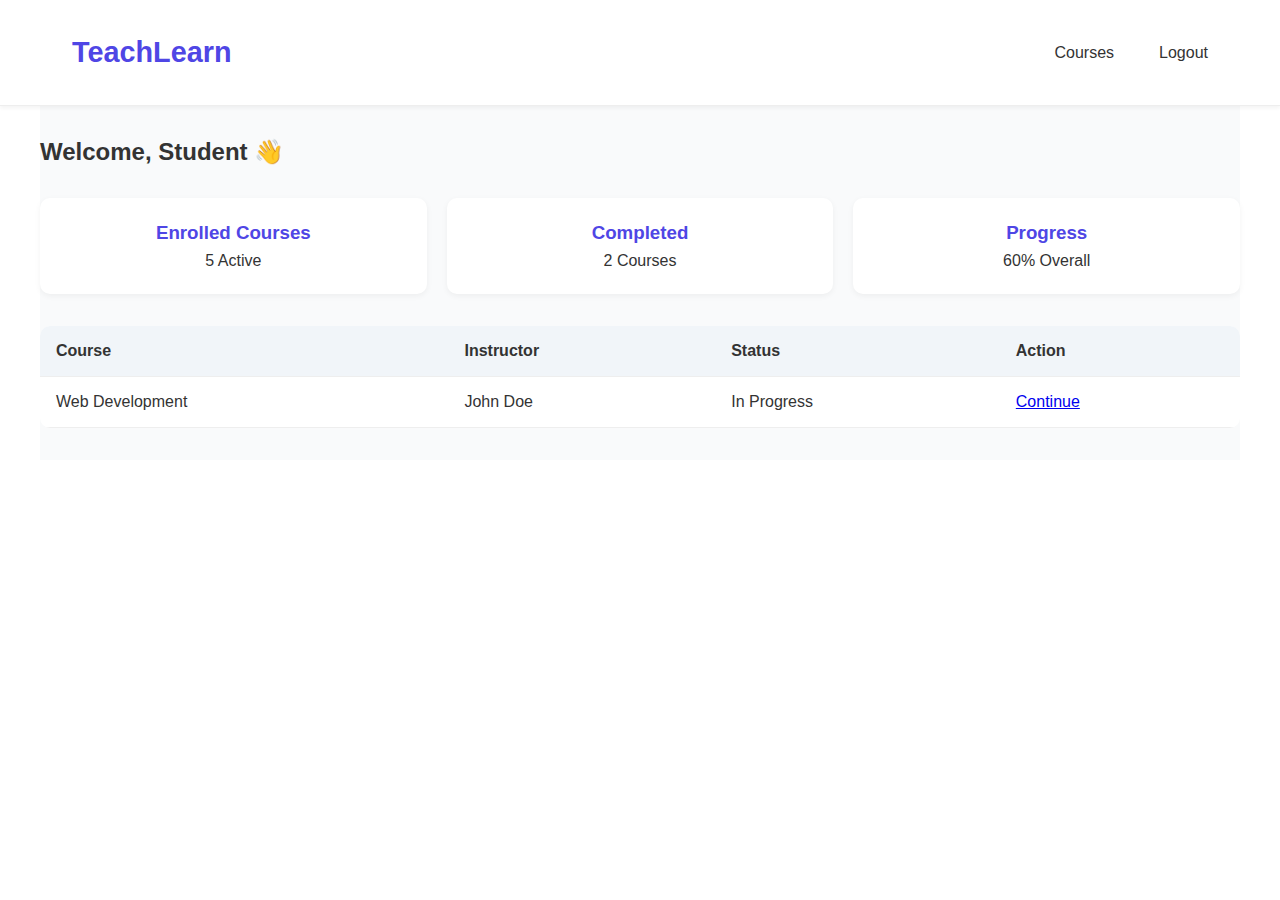
==== dashboard-student.html @ 99ddf0c8 "dashboards added for each and the dashboard.html removed" ====
<!-- dashboard-student.html -->
<!DOCTYPE html>
<html lang="en">
<head>
  <meta charset="UTF-8" />
  <meta name="viewport" content="width=device-width, initial-scale=1.0" />
  <title>Student Dashboard | TeachLearn</title>
  <link rel="stylesheet" href="style.css" />
  <link rel="stylesheet" href="css/dashboard-student.css" />
</head>
<body>

  <!-- Navbar -->
  <header class="navbar">
    <div class="container">
      <h1 class="logo">TeachLearn</h1>
      <nav>
        <ul class="nav-links">
          <li><a href="courses.html">Courses</a></li>
          <li><a href="logout.html">Logout</a></li>
        </ul>
      </nav>
    </div>
  </header>

  <!-- Dashboard -->
  <section class="dashboard container">
    <h2>Welcome, Student 👋</h2>
    <div class="dashboard-cards">
      <div class="card">
        <h3>Enrolled Courses</h3>
        <p>5 Active</p>
      </div>
      <div class="card">
        <h3>Completed</h3>
        <p>2 Courses</p>
      </div>
      <div class="card">
        <h3>Progress</h3>
        <p>60% Overall</p>
      </div>
    </div>

    <table class="course-table">
      <thead>
        <tr>
          <th>Course</th>
          <th>Instructor</th>
          <th>Status</th>
          <th>Action</th>
        </tr>
      </thead>
      <tbody>
        <tr>
          <td>Web Development</td>
          <td>John Doe</td>
          <td>In Progress</td>
          <td><a href="#">Continue</a></td>
        </tr>
        <!-- Add more rows here -->
      </tbody>
    </table>
  </section>

</body>
</html>
---- style.css ----
/* Reset */
* {
    margin: 0;
    padding: 0;
    box-sizing: border-box;
    font-family: 'Segoe UI', sans-serif;
  }
  
  body {
    background: #fff;
    color: #333;
  }
  
  .container {
    max-width: 1200px;
    margin: 0 auto;
    padding: 1rem 2rem;
  }
  
  /* Navbar */
  .navbar {
    background: #ffffff;
    border-bottom: 1px solid #eee;
    padding: 1rem 0;
    position: sticky;
    top: 0;
    z-index: 1000;
  }
  
  .logo {
    float: left;
    font-size: 1.5rem;
    font-weight: bold;
    color: #333;
  }
  
  .nav-links {
    list-style: none;
    float: right;
  }
  
  .nav-links li {
    display: inline-block;
    margin-left: 20px;
  }
  
  .nav-links a {
    text-decoration: none;
    color: #333;
    font-weight: 500;
  }
  
  .signup-btn {
    background: #4f46e5;
    color: white;
    padding: 0.5rem 1rem;
    border-radius: 5px;
  }
  
  /* Hero Section */
  .hero {
    background: #f9f9ff;
    padding: 80px 0;
    text-align: center;
  }
  
  .hero h2 {
    font-size: 2.5rem;
    margin-bottom: 1rem;
  }
  
  .hero p {
    font-size: 1.2rem;
    margin-bottom: 2rem;
    color: #555;
  }
  
  .hero-buttons .btn {
    padding: 0.75rem 1.5rem;
    margin: 0 0.5rem;
    border-radius: 6px;
    text-decoration: none;
    font-weight: 600;
  }
  
  .primary-btn {
    background-color: #4f46e5;
    color: #fff;
  }
  
  .secondary-btn {
    background-color: transparent;
    border: 2px solid #4f46e5;
    color: #4f46e5;
  }
  

  /* Features Section */
.features {
    padding: 80px 0;
    background-color: #ffffff;
    text-align: center;
  }
  
  .section-title {
    font-size: 2rem;
    margin-bottom: 3rem;
    color: #333;
  }
  
  .features-grid {
    display: grid;
    grid-template-columns: repeat(auto-fit, minmax(250px, 1fr));
    gap: 2rem;
  }
  
  .feature-item {
    padding: 2rem;
    border: 1px solid #eee;
    border-radius: 10px;
    transition: transform 0.3s ease;
    background-color: #fafafa;
  }
  
  .feature-item:hover {
    transform: translateY(-5px);
    box-shadow: 0 8px 20px rgba(0, 0, 0, 0.05);
  }
  
  .feature-item img {
    width: 60px;
    margin-bottom: 1rem;
  }
  
  .feature-item h4 {
    font-size: 1.25rem;
    margin-bottom: 0.75rem;
    color: #4f46e5;
  }
  
  .feature-item p {
    color: #666;
    font-size: 1rem;
  }
  


  /* How It Works Section */
.how-it-works {
    background: #f9f9ff;
    padding: 80px 0;
    text-align: center;
  }
  
  .steps-grid {
    display: grid;
    grid-template-columns: repeat(auto-fit, minmax(220px, 1fr));
    gap: 2rem;
    margin-top: 2rem;
  }
  
  .step-item {
    background: #fff;
    border: 1px solid #e2e2e2;
    padding: 2rem;
    border-radius: 10px;
    transition: box-shadow 0.3s ease;
  }
  
  .step-item:hover {
    box-shadow: 0 8px 25px rgba(0, 0, 0, 0.05);
  }
  
  .step-number {
    font-size: 2rem;
    background: #4f46e5;
    color: white;
    width: 50px;
    height: 50px;
    margin: 0 auto 1rem;
    border-radius: 50%;
    line-height: 50px;
  }
  
  /* Final CTA Section */
.cta {
    background-color: #4f46e5;
    color: #fff;
    text-align: center;
    padding: 80px 20px;
  }
  
  .cta-content h2 {
    font-size: 2.2rem;
    margin-bottom: 1rem;
  }
  
  .cta-content p {
    font-size: 1.2rem;
    margin-bottom: 2rem;
    max-width: 700px;
    margin-left: auto;
    margin-right: auto;
  }
  
  .cta-content .primary-btn {
    background: #fff;
    color: #4f46e5;
    padding: 0.75rem 1.5rem;
    font-weight: bold;
    border-radius: 6px;
  }
  

  /* Footer Section */
.footer {
    background-color: #1f2937;
    color: #fff;
    padding: 60px 20px 30px;
    font-size: 0.95rem;
  }
  
  .footer-content {
    display: grid;
    grid-template-columns: repeat(auto-fit, minmax(220px, 1fr));
    gap: 2rem;
  }
  
  .footer h4 {
    margin-bottom: 1rem;
    font-size: 1.2rem;
    color: #ffffff;
  }
  
  .footer p,
  .footer a {
    color: #ccc;
    line-height: 1.6;
    text-decoration: none;
  }
  
  .footer ul {
    list-style: none;
    padding: 0;
  }
  
  .footer ul li {
    margin-bottom: 10px;
  }
  
  .social-links a {
    margin-right: 10px;
    display: inline-block;
  }
  
  .footer-bottom {
    text-align: center;
    margin-top: 40px;
    font-size: 0.85rem;
    color: #888;
  }


  /* Auth (Signup/Login) Page */
.auth-container {
    display: flex;
    min-height: 100vh;
  }
  
  .auth-info {
    flex: 1;
    background: #4f46e5;
    color: #fff;
    display: flex;
    flex-direction: column;
    justify-content: center;
    padding: 3rem;
    text-align: left;
  }
  
  .auth-info h2 {
    font-size: 2.2rem;
    margin-bottom: 1rem;
  }
  
  .auth-info p {
    font-size: 1.1rem;
    color: #e0e0ff;
  }
  
  .auth-form {
    flex: 1;
    background: #fff;
    display: flex;
    flex-direction: column;
    justify-content: center;
    padding: 3rem;
  }
  
  .auth-form h3 {
    font-size: 1.8rem;
    margin-bottom: 1.5rem;
  }
  
  .auth-form form {
    display: flex;
    flex-direction: column;
  }
  
  .auth-form input {
    padding: 0.75rem 1rem;
    margin-bottom: 1rem;
    border-radius: 5px;
    border: 1px solid #ccc;
  }
  
  .auth-form button {
    padding: 0.75rem;
    background-color: #4f46e5;
    color: white;
    border: none;
    border-radius: 5px;
    font-weight: bold;
    cursor: pointer;
    transition: background 0.3s ease;
  }
  
  .auth-form button:hover {
    background-color: #3730a3;
  }
  
  .form-note {
    margin-top: 1rem;
    font-size: 0.9rem;
  }
  

  .auth-buttons a {
    margin-left: 10px;
    padding: 0.5rem 1rem;
    text-decoration: none;
    border-radius: 6px;
    font-weight: bold;
  }
  
  .auth-buttons .btn {
    background-color: transparent;
    color: #4f46e5;
    border: 2px solid #4f46e5;
  }
  
  .auth-buttons .primary-btn {
    background-color: #4f46e5;
    color: white;
    border: none;
  }

  


  .navbar .container {
    display: flex;
    justify-content: space-between;
    align-items: center;
  }


  /* Navbar Styles */
.navbar {
  background-color: #ffffff;
  padding: 20px 0;
  box-shadow: 0 2px 4px rgba(0, 0, 0, 0.05);
  position: sticky;
  top: 0;
  z-index: 100;
}

.navbar .container {
  display: flex;
  justify-content: space-between;
  align-items: center;
}

.logo {
  font-size: 1.8rem;
  font-weight: bold;
  color: #4f46e5;
}

.nav-links {
  list-style: none;
  display: flex;
  gap: 25px;
  margin: 0;
}

.nav-links li a {
  text-decoration: none;
  color: #333;
  font-weight: 500;
  transition: color 0.3s ease;
}

.nav-links li a:hover {
  color: #4f46e5;
}

.auth-buttons a {
  margin-left: 10px;
  padding: 0.5rem 1rem;
  text-decoration: none;
  border-radius: 6px;
  font-weight: bold;
  font-size: 0.95rem;
}

.auth-buttons .btn {
  background-color: transparent;
  color: #4f46e5;
  border: 2px solid #4f46e5;
}

.auth-buttons .primary-btn {
  background-color: #4f46e5;
  color: white;
  border: none;
}

.dropdown {
  position: relative;
  display: inline-block;
}

.dropdown-btn {
  font-size: 24px;
  background: none;
  border: none;
  cursor: pointer;
  color: #000;
}

.dropdown-menu {
  display: none;
  position: absolute;
  right: 0;
  background-color: #ffffff;
  min-width: 200px;
  box-shadow: 0 8px 16px rgba(0,0,0,0.1);
  border-radius: 8px;
  z-index: 1000;
  padding: 0.5rem 0;
}

.dropdown-menu a {
  color: #333;
  padding: 12px 16px;
  text-decoration: none;
  display: block;
}

.dropdown-menu a:hover {
  background-color: #f0f0f0;
}
---- css/dashboard-student.css ----
.dashboard {
    padding: 2rem 0;
    background-color: #f9fafb;
  }
  
  .dashboard h2 {
    margin-bottom: 2rem;
  }
  
  .dashboard-cards {
    display: flex;
    gap: 20px;
    margin-bottom: 2rem;
  }
  
  .card {
    background-color: #ffffff;
    padding: 1.5rem;
    border-radius: 10px;
    box-shadow: 0 2px 6px rgba(0,0,0,0.05);
    flex: 1;
    text-align: center;
  }
  
  .card h3 {
    color: #4f46e5;
    margin-bottom: 0.5rem;
  }
  
  .course-table {
    width: 100%;
    border-collapse: collapse;
    background-color: #fff;
    border-radius: 10px;
    overflow: hidden;
  }
  
  .course-table th, .course-table td {
    padding: 1rem;
    text-align: left;
    border-bottom: 1px solid #eee;
  }
  
  .course-table th {
    background-color: #f1f5f9;
    color: #333;
  }
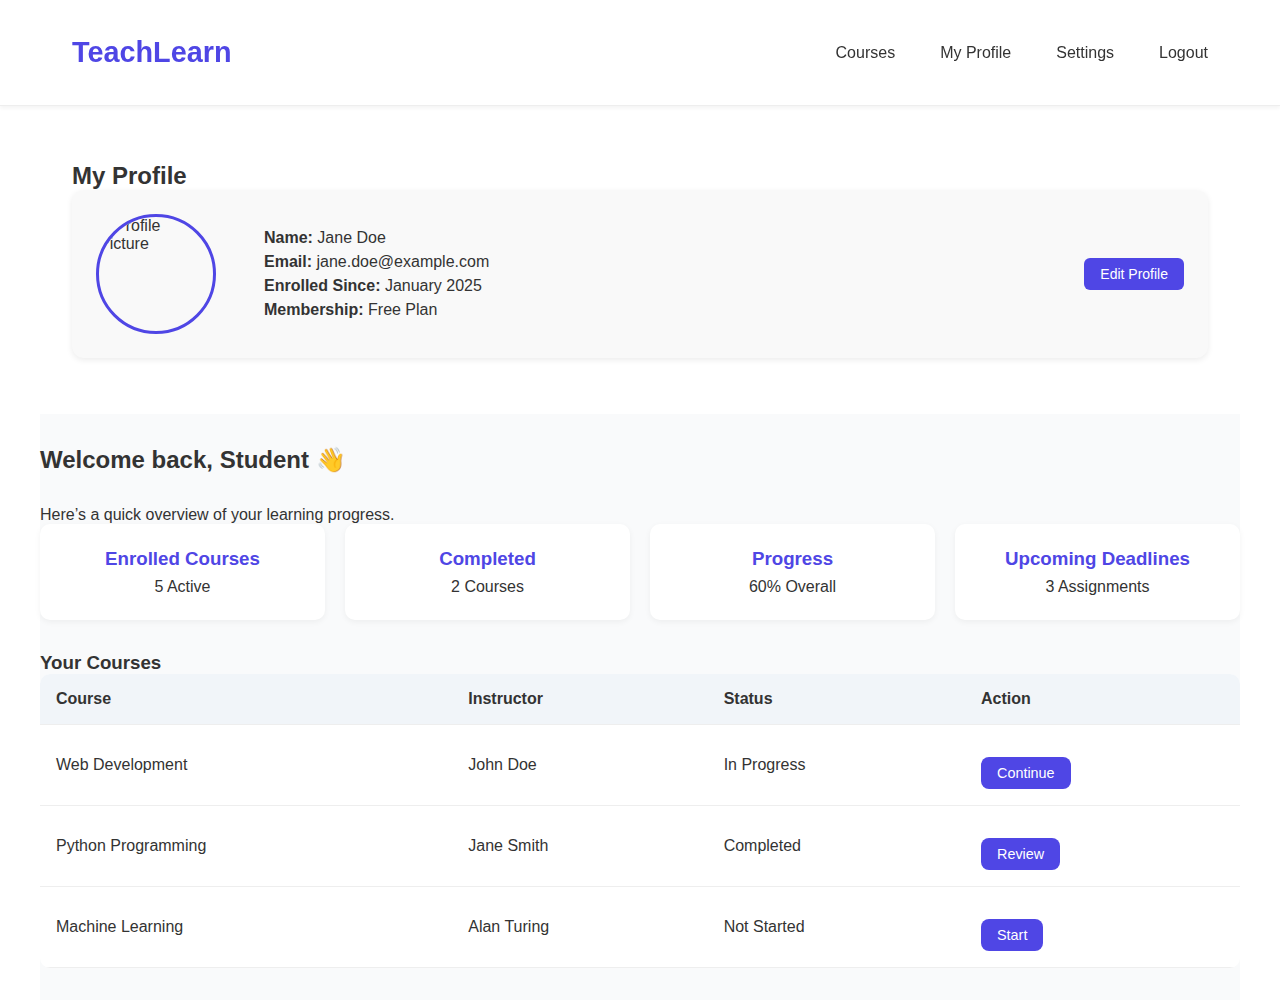
==== commit 9dab13e1: "last minute changes" ====
--- a/dashboard-student.html
+++ b/dashboard-student.html
@@ -17,15 +17,38 @@
       <nav>
         <ul class="nav-links">
           <li><a href="courses.html">Courses</a></li>
+          <li><a href="#my-profile">My Profile</a></li>
+          <li><a href="#">Settings</a></li>
           <li><a href="logout.html">Logout</a></li>
         </ul>
       </nav>
     </div>
   </header>
 
+  <section class="profile-section container" id="my-profile">
+  <h2 class="section-heading">My Profile</h2>
+  <div class="profile-card">
+    <img src="assets/img/student-avatar.png" alt="Profile Picture" class="profile-img" />
+
+    <div class="profile-info">
+      <div class="info-group">
+        <p><strong>Name:</strong> Jane Doe</p>
+        <p><strong>Email:</strong> jane.doe@example.com</p>
+        <p><strong>Enrolled Since:</strong> January 2025</p>
+        <p><strong>Membership:</strong> Free Plan</p>
+      </div>
+      <div class="profile-actions">
+        <a href="#" class="btn primary-btn">Edit Profile</a>
+      </div>
+    </div>
+  </div>
+</section>
+
   <!-- Dashboard -->
   <section class="dashboard container">
-    <h2>Welcome, Student 👋</h2>
+    <h2>Welcome back, Student 👋</h2>
+    <p class="subtext">Here’s a quick overview of your learning progress.</p>
+
     <div class="dashboard-cards">
       <div class="card">
         <h3>Enrolled Courses</h3>
@@ -39,8 +62,13 @@
         <h3>Progress</h3>
         <p>60% Overall</p>
       </div>
+      <div class="card">
+        <h3>Upcoming Deadlines</h3>
+        <p>3 Assignments</p>
+      </div>
     </div>
 
+    <h3 class="section-heading">Your Courses</h3>
     <table class="course-table">
       <thead>
         <tr>
@@ -55,12 +83,26 @@
           <td>Web Development</td>
           <td>John Doe</td>
           <td>In Progress</td>
-          <td><a href="#">Continue</a></td>
+          <td><a href="#" class="btn small-btn">Continue</a></td>
         </tr>
-        <!-- Add more rows here -->
+        <tr>
+          <td>Python Programming</td>
+          <td>Jane Smith</td>
+          <td>Completed</td>
+          <td><a href="#" class="btn small-btn">Review</a></td>
+        </tr>
+        <tr>
+          <td>Machine Learning</td>
+          <td>Alan Turing</td>
+          <td>Not Started</td>
+          <td><a href="#" class="btn small-btn">Start</a></td>
+        </tr>
       </tbody>
     </table>
   </section>
 
+
+
+
 </body>
 </html>
--- a/style.css
+++ b/style.css
@@ -335,28 +335,77 @@
   }
   
 
-  .auth-buttons a {
-    margin-left: 10px;
-    padding: 0.5rem 1rem;
-    text-decoration: none;
-    border-radius: 6px;
-    font-weight: bold;
-  }
-  
-  .auth-buttons .btn {
-    background-color: transparent;
-    color: #4f46e5;
-    border: 2px solid #4f46e5;
-  }
-  
-  .auth-buttons .primary-btn {
-    background-color: #4f46e5;
-    color: white;
-    border: none;
-  }
-
-  
-
+ /* Common dropdown container */
+.auth-dropdown {
+  position: relative;
+  display: inline-block;
+  margin-left: 10px;
+}
+
+/* Button style (same as your old login button) */
+.auth-dropdown .btn {
+  padding: 0.5rem 1rem;
+  text-decoration: none;
+  border-radius: 6px;
+  font-weight: bold;
+  background-color: transparent;
+  color: #4f46e5;
+  border: 2px solid #4f46e5;
+  cursor: pointer;
+  transition: all 0.3s ease;
+}
+
+/* Hover effect for login button */
+.auth-dropdown .btn:hover {
+  background-color: #4f46e5;
+  color: #fff;
+}
+
+/* Sign Up button variation */
+.auth-dropdown .primary-btn {
+  background-color: #4f46e5;
+  color: white;
+  border: none;
+}
+
+.auth-dropdown .primary-btn:hover {
+  background-color: #568ee1;
+}
+
+/* Dropdown menu */
+.dropdown-login-menu,
+.dropdown-signup-menu {
+  display: none;
+  position: absolute;
+  top: 100%;
+  right: 0;
+  background-color: #fff;
+  min-width: 180px;
+  box-shadow: 0 8px 16px rgba(0,0,0,0.1);
+  border-radius: 8px;
+  z-index: 999;
+  margin-top: 8px;
+}
+
+/* Dropdown link style */
+.dropdown-login-menu a,
+.dropdown-signup-menu a {
+  display: block;
+  padding: 12px 16px;
+  text-decoration: none;
+  color: #333;
+  font-weight: 500;
+}
+
+/* Hover effect for dropdown links */
+.dropdown-login-menu a:hover,
+.dropdown-signup-menu a:hover {
+  background-color: #f0f0f0;
+  color: #4f46e5;
+}
+
+
+  
 
   .navbar .container {
     display: flex;
--- a/css/dashboard-student.css
+++ b/css/dashboard-student.css
@@ -45,4 +45,93 @@
     background-color: #f1f5f9;
     color: #333;
   }
-  +  
+
+  .profile-section {
+    margin-top: 3rem;
+  }
+  
+  .profile-card {
+    display: flex;
+    align-items: center;
+    background: #fff;
+    padding: 1.5rem;
+    border-radius: 12px;
+    box-shadow: 0 4px 12px rgba(0,0,0,0.05);
+    gap: 1.5rem;
+  }
+  
+  .profile-img {
+    width: 100px;
+    height: 100px;
+    object-fit: cover;
+    border-radius: 50%;
+    border: 3px solid #4f46e5;
+  }
+  
+  .profile-details p {
+    margin: 0.5rem 0;
+  }
+  
+  .small-btn {
+    display: inline-block;
+    margin-top: 1rem;
+    padding: 0.5rem 1rem;
+    font-size: 0.9rem;
+    border-radius: 8px;
+    background-color: #4f46e5;
+    color: white;
+    text-decoration: none;
+  }
+  
+
+
+  .profile-section {
+  margin-top: 40px;
+  margin-bottom: 40px;
+}
+
+.profile-card {
+  display: flex;
+  align-items: center;
+  background-color: #f9f9f9;
+  border-radius: 12px;
+  padding: 24px;
+  box-shadow: 0 2px 6px rgba(0, 0, 0, 0.08);
+}
+
+.profile-img {
+  width: 120px;
+  height: 120px;
+  border-radius: 50%;
+  object-fit: cover;
+  margin-right: 24px;
+  border: 3px solid #4f46e5;
+}
+
+.profile-info {
+  flex: 1;
+  display: flex;
+  justify-content: space-between;
+  align-items: center;
+  flex-wrap: wrap;
+}
+
+.info-group p {
+  margin: 6px 0;
+  font-size: 16px;
+}
+
+.profile-actions .btn {
+  padding: 8px 16px;
+  font-size: 14px;
+  background-color: #4f46e5;
+  color: white;
+  border: none;
+  border-radius: 6px;
+  text-decoration: none;
+}
+
+.profile-actions .btn:hover {
+  background-color: #3b38c7;
+}
